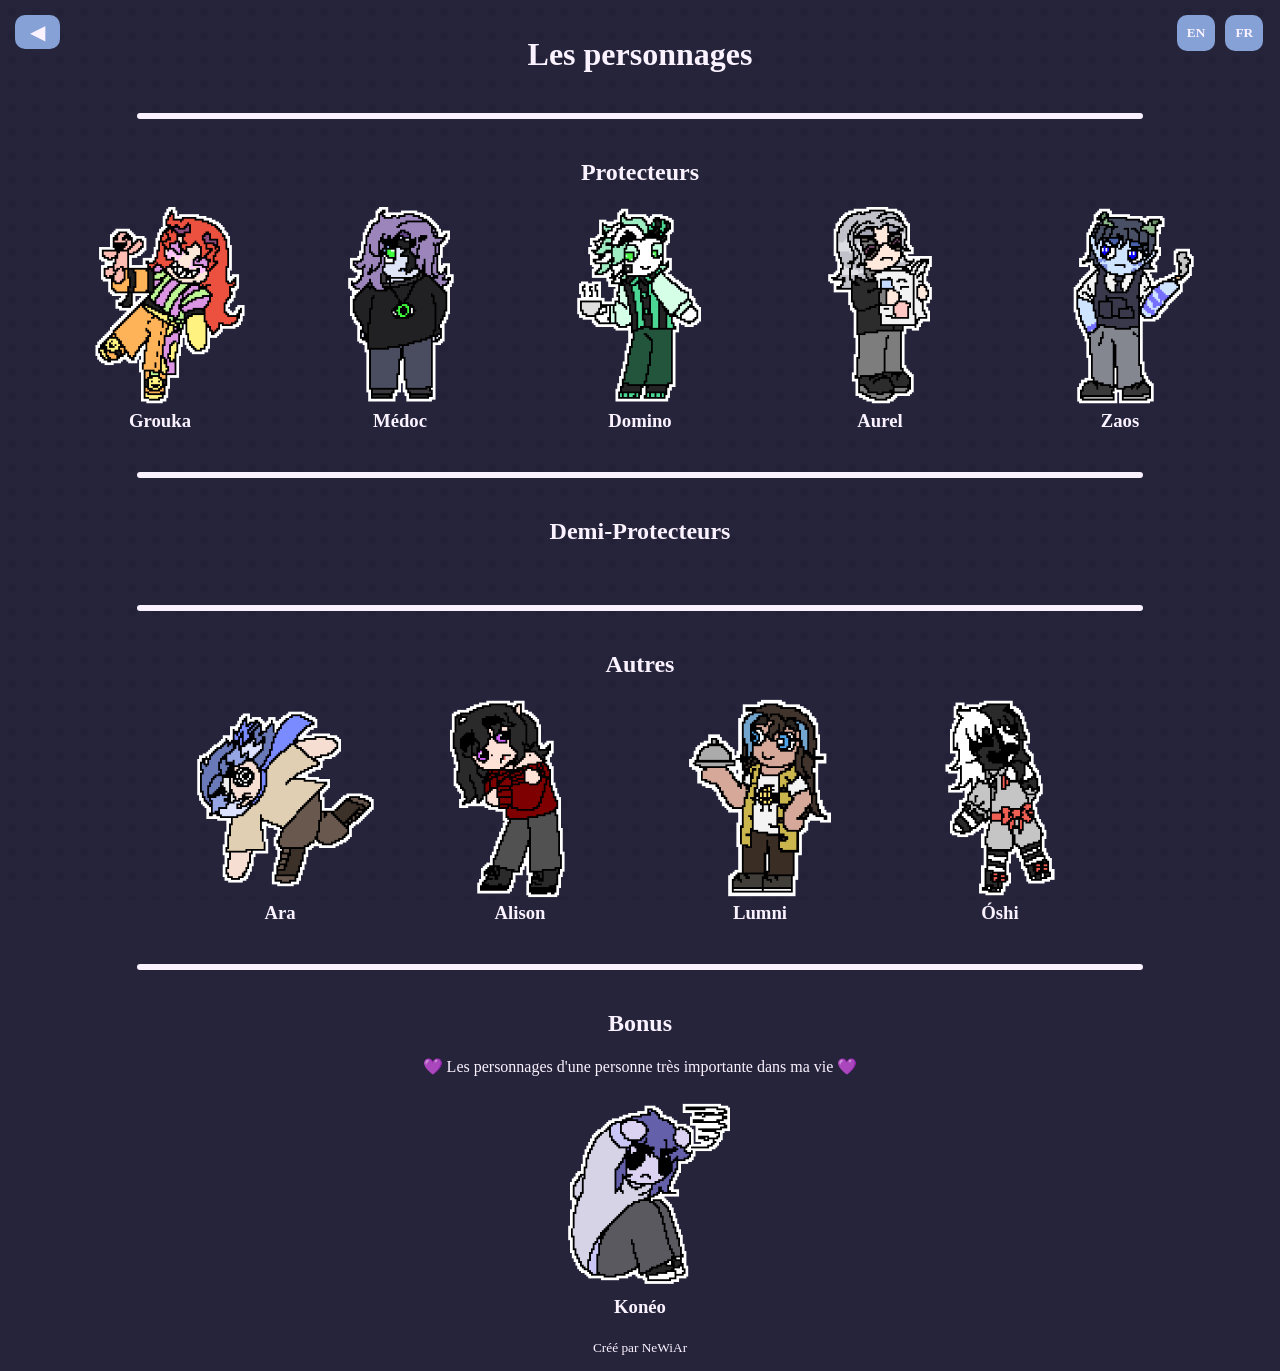
==== characters.html @ b9402d08 "Projet release" ====
<!DOCTYPE html>
<html lang="en">
<head>
    <meta charset="UTF-8">
    <link href="icons/site_icon.png" rel="icon">
    <link href="style.css" rel="stylesheet">
    <meta name="viewport" content="width=device-width, initial-scale=1.0">
    <title>Characters</title>
</head>
<body>
    <div id="bg"></div>
    <div id="languages">
            <button id="en">EN</button>
            <button id="fr">FR</button>
    </div>
    <button id="back"><a href="index.html">◀</a></button>
    <h1 data-i18n="charactersTitle">Characters</h1>
    <hr>
    <h2 data-i18n="typeOne">Protectors</h2>
    <section class="characterButton">
        <div class="characterCard">
            <a href="oneCharacter.html?id=grouka"><img src="img/characters/Grouka/GroukaCharacter.png" alt="Grouka's profil"></a>
            <h3>Grouka</h3>
        </div>
        <div class="characterCard">
            <a href="oneCharacter.html?id=medoc"><img src="img/characters/Medoc/MedocCharacter.png" alt="Medoc's profil"></a>
            <h3>Médoc</h3>
        </div>
        <div class="characterCard">
            <a href="oneCharacter.html?id=domino"><img src="img/characters/Domino/DominoCharacter.png" alt="Domino's profil"></a>
            <h3>Domino</h3>
        </div>
        <div class="characterCard">
            <a href="oneCharacter.html?id=aurel"><img src="img/characters/Aurel/AurelCharacter.png" alt="Aurel's profil"></a>
            <h3>Aurel</h3>
        </div>
        <div class="characterCard">
            <a href="oneCharacter.html?id=zaos"><img src="img/characters/Zaos/ZaosCharacter.png" alt="Zaos's profil"></a>
            <h3>Zaos</h3>
        </div>
    </section>
    <hr>
    <h2 data-i18n="typeTwo">Demi-Protectors</h2>
    <section class="characterButton">
    </section>
    <hr>
    <h2 data-i18n="typeThree">Others</h2>
    <section class="characterButton">
        <div class="characterCard">
            <a href="oneCharacter.html?id=ara"><img src="img/characters/Ara/AraCharacter.png" alt="Ara's profil"></a>
            <h3>Ara</h3>
        </div>
        <div class="characterCard">
            <a href="oneCharacter.html?id=alison"><img src="img/characters/Alison/AlisonCharacter.png" alt="Alison's profil"></a>
            <h3>Alison</h3>
        </div>
        <div class="characterCard">
            <a href="oneCharacter.html?id=lumni"><img src="img/characters/Lumni/LumniCharacter.png" alt="Lumni's profil"></a>
            <h3>Lumni</h3>
        </div>
        <div class="characterCard">
            <a href="oneCharacter.html?id=oshi"><img src="img/characters/Oshi/OshiCharacter.png" alt="Óshi's profil"></a>
            <h3>Óshi</h3>
        </div>
    </section>
    <hr>
    <h2>Bonus</h2>
    <p data-i18n="special">💜 Characters from a very important person in my life 💜</p>
    <section class="characterButton">
        <div class="characterCard">
            <a href="oneCharacter.html?id=koneo"><img src="img/characters/Koneo/KoneoCharacter.png" alt="Koneo's profil"></a>
            <h3>Konéo</h3>
        </div>
    </section>
<footer>
    <small data-i18n="pfooter">Created by NeWiAr</small>
</footer>
</body>
<script src="languages.js"></script>
</html>
---- style.css ----
:root {
    --background: #26243b;
    --text: #fbf2ff;
    --color01: #85a1d6;
    --color02: #5f5b99;
}

body {
    margin:0;
    padding: 15px;
    text-align: center;
    font-family: 'poppins';
    color: var(--text);
    background-color: var(--background);
    -webkit-tap-highlight-color: transparent;

}

body::selection {
    color: var(--text);
    background-color: var(--color01);
}

a {
    text-decoration: none;
    color: var(--text);
}


hr {
    max-width: 80%;
    border: 3px solid var(--text);
    border-radius: 20px;
    margin-top: 40px;
    margin-bottom: 40px;
}

button {
    background-color: var(--color01);
    color: var(--text);
    font-family: 'poppins';
    border: none;
    border-radius: 10px;
    padding: 5px;
    cursor: pointer;
    transition: 0.4s;
}

ul, ol, li {
    list-style: none;
    text-align: left;
    padding-left: 10px;
}

footer{
    margin-top: 20px;
}

/* HEAD OF THE PAGE */
#bigTitle {
    margin: 20px;
}

    #title, #subtitle {
        margin:0;
    }

    #subtitle {
        font-weight: 400;
        font-size: 20px;
    }

    #languages {
        display: flex;
        position: absolute;
        justify-content: center;
        width: 80px;
        right:20px;
        gap: 10px;
    }

    #languages>button {
        border: none;
        border-radius: 10px;
        padding: 10px;
        font-weight: 900;
        cursor: pointer;
        transition: 0.4s;
    }

#construction {
    font-size: 50px;
    font-weight: 900;
    color: var(--color01);
 }

/* CARDS */
#cards {
    display: flex;
    flex-wrap: wrap;
    justify-content: center;
    column-gap: 60px;
    margin-top: 60px;
}

    .subcard>h3{
        margin:0;
    }

        .imgcard {
            width: 150px;
            height: 150px;
            cursor: pointer;
            transition: 0.4s;
        }

#back {
    position: absolute;
    font-size: 20px;
    left: 15px;
    top: 15px;
    padding-left: 15px;
    padding-right: 15px;
}

.characterCard>a>img {
        width: 200px;
        height: 200px;
        margin: auto;
        object-fit: cover;
        transition: 0.4s;
    }

#section2 {
    display: flex;
    gap: 40px;
    flex-wrap: wrap;
    justify-content: center;
}

#game {
    border: solid 4px white;
    border-radius: 10px;
    padding: 15px;
}

#follow {
    display: flex;
    position: absolute;
    gap: 20px;
    justify-content: center;
    align-items: end;
    top: 15px;
}

.followIcon {
        display: flex;
        flex-direction: column;
    }

    .followIcon>small {
        margin: 0;
        font-size: 10px;
    }

    .imgsocial{
        width: 30px;
        transition: 0.4s;
    }

/* LORE PAGE */

/* STORY PAGE */
#sectionStory {
    display: flex;
    flex-direction: column;
    gap: 50px;
}

.blockStory {
    position: relative;
    width: 500px;
    cursor: pointer;
    margin-inline: auto;
    transition: 0.4s;
}

.divStory{
    display: flex;
    flex-direction: column;
    border-radius: 0 5px 5px 0;
    padding: 15px;
    background-color: #f3f2ee;
    color: #424242;
    width: 100%;
    z-index: 1;
}

.divBackUp, .divBackDown {
    position: absolute;
    background-color: #bdbab0;
    border-radius: 5px;
    left: -10px;
    top:0;
    width: 100%;
    z-index:-1;
}

.divBackDown {
    bottom:0;
    top: auto;
}


    .seasontext {
        opacity: 0;
        max-height: 0;
        overflow: hidden;
        transition: opacity 0.5s ease, max-height 0.5s ease;
    }

    .seasontext.visible {
        opacity: 1;
        max-height: 1000px;
    }

/* CHARACTERS PAGE */
#bg {
    position: fixed;
    inset: 0;
    z-index: -1;
    --dot-size: 4px;
    --dot-gap: 24px;
    background-color: var(--bg-base);
    background-image:
        radial-gradient(
            circle,
        rgba(0, 0, 0, 0.1) var(--dot-size),
        transparent calc(var(--dot-size) + 1px)
        );

    background-size: var(--dot-gap) var(--dot-gap);
    animation: dotsMove 20s linear infinite;
    opacity: 0.6;
}

@keyframes dotsMove {
    from {
        background-position: 0 0;
    }
    to {
        background-position: 72px 72px;
    }
}

.characterButton{
    display: flex;
    flex-wrap: wrap;
    gap: 40px;
    justify-content: center;
}

    .characterCard>h3{
        margin: 0;
    }

#charName {
    margin-top: 10px;
    margin-bottom: 0;
}

#charSection01 {
    display: flex;
    justify-content: center;
    gap: 50px;
    margin-block: 50px;
}

    #description, #origins {
        max-width: 800px;
        border-radius: 10px;
        padding: 20px;
        color: black;
    }

    #origins {
        margin:auto;
        margin-top: 50px;
        position: relative;
    }

    #charIcon {
        position: absolute;
        width: 100px;
        top: -16px;
        right: -20px;
        animation: rotate 2s infinite;
    }

    @keyframes rotate {
        0% {transform : rotate(4deg);}
        50% {transform : rotate(-4deg);}
        100% {transform : rotate(4deg);}
    }



#identity {
    display: flex;
    border-radius: 10px;
    position: relative;
    background-color: lightgrey;
    color: black;
    padding: 20px;
    padding-right: 100px;
    max-width: 600px;
    overflow: hidden;
    transform: rotate(-2deg);
    transition: 0.4s;
}

    #identity>div {
        display: flex;
        flex-direction: column;
    }

    #charLOGO {
        position: absolute;
        opacity: 0.1;
        width: 300px;
        inset-inline-end: -100px;
        inset-block-end: -100px;
        z-index: 0;
    }

    #charProfil {
        width: 200px;
        height: 200px;
        object-fit: cover;
        object-position: top;
        border: solid white 10px;
        z-index: 1;
    }

#gallery {
    display: flex;
    position: relative;
    border-radius: 10px;
    border: double 10px;
    margin: auto;
    padding: 20px;
    max-width: 1000px;
}

    #galleryTitle {
        color: white;
        position: absolute;
        inset-block-start: -50px;
        inset-inline: 0;
        margin-inline: auto;
        z-index: 5;
        padding: 5px;
        border-radius: 5px;
        width: 200px;
        animation: translate 2s infinite;
    }

    .carousel {
        display: flex;
        align-items: center;
    }

    .track-container {
        overflow: hidden;
    }

    .track {
        display: flex;
        transition: 0.4s;
        align-items: center;
    }

    .track img {
        width: calc(100% / 3);
        height: 100%;
        border-radius: 10px;
        cursor: pointer;
        object-fit: contain;
        transform: scale(0.9);
        transition: 0.4s;
        z-index: 0;
    }

    .track img.active {
        transform: scale(1.0);
        z-index: 1;
    }

    .nav {
            background: none;
            font-size: 30px;
            cursor: pointer;
            transition: 0.4s;
        }

    #lightbox {
        position: fixed;
        inset: 0;
        background: rgba(0, 0, 0, 0.85);
        display: none;
        justify-content: center;
        align-items: center;
        z-index: 1000;
    }

    #lightbox img {
        max-width: 90%;
        max-height: 90%;
        border-radius: 12px;
        box-shadow: 0 0 30px rgba(0,0,0,0.6);
        animation: zoomIn 0.3s ease;
        cursor: zoom-out;
    }

    @keyframes zoomIn {
        from {
            transform: scale(0.9);
            opacity: 0;
        }
        to {
            transform: scale(1);
            opacity: 1;
        }
    }

    @keyframes translate {
        0% {transform : translateY(0);}
        50% {transform : translateY(3px);}
        100% {transform : translateY(0);}
    }



/* CREATE YOUR OWN PROTECTOR PAGE */

#linkProtector{
        transition: 0.4s;
        text-decoration-line: underline;
        font-weight: 700;
   } 

#imageStack {
    position: relative;
}

.layer {
    position: absolute;
    top: 0;
    left: 0;
    width: 100%;
    height: 100%;
}

.base {
    z-index: 1;
}

.feature {
    z-index: 2;
    pointer-events: none;
}

#defaultLayer {
    z-index: 3;
}

#FirstRandom {
    display: flex;
    flex-wrap: wrap;
    justify-content: center;
    align-items: center;
    gap: 20px;
    margin: 15px;
}

#FirstRandom>h4, #FirstRandom>div {
    border: solid var(--color01) 2px;
    margin: 0;
    padding: 5px;
    border-radius: 10px;
    display: flex;
    align-items: center;
}

#FirstRandom>div{
    width: 250px;
    height: 40px;
}

#random {
    display: flex;
    flex-wrap: wrap;
    max-width: 1200px;
    margin-inline: auto;
    gap: 40px;
    justify-content: center;
    margin-top: 20px;
}

    #random>div {
        display: flex;
        flex-direction: column;
        width: 250px;
        transition: 0.4s;
    }

    #random>div>img, #color>img, #imageStack {
        width: 200px;
        height: 200px;
        margin: auto;
        object-fit: cover;
        border-radius: 10px;
        border: double var(--color01) 10px;
        transition: 0.4s;
    }

        #defaultLayer{
            object-fit: cover;
        }

    #random>div>p {
        margin: 0;
        padding: 5px;
    }

    #random>div>button, #color>button  {
        font-family: 'poppins';
        font-size: 30px;
        margin: auto;
        width: 60px;
        border: none;
        cursor: pointer;
        transition: 0.4s;
        background-color: transparent;
    }

    #field, #outfit {
        margin-left: 5px;
    }

    #RbuttonField, #RbuttonGender, #RbuttonOutfit {
        font-size: 20px;
        width: 40px;
        border: none;
        cursor: pointer;
        transition: 0.4s;
        background-color: transparent;
    }

    #gender {
        width: 40px;
        height: 40px;
        border-radius: 10px;
        object-fit: cover;
    }

    #color {
        display: flex;
        flex-direction: column;
        margin: auto;
        transition: 0.4s;
        width: 350px;
    }

        #color>img {
            width: 300px;
        }

    #allRandom {
        border-radius: 10px;
        font-family: 'poppins';
        font-weight: 700;
        font-size: 16px;
        padding: 15px;
        border: none;
        border-radius: 10px;
        cursor: pointer;
        transition: 0.4s;
    }

#HRgame {
    padding: 0;
    margin-top: 5px;
    margin-bottom: 5px;
}


@keyframes bounce {
    0%   { transform: scale(1); }
    30%  { transform: scale(1.1); }
    50%  { transform: scale(0.95); }
    70%  { transform: scale(1.05); }
    100% { transform: scale(1); }
}


.bounce {
    animation: bounce 0.4s ease;
}


/* HOVER ONLY ON PC */
@media (hover: hover) {
    #languages>button:hover, .imgcard:hover, button:hover, .characterCard>a>img:hover, .imgsocial:hover  {
        transform: scale(1.1);
    }

    .characterCard>a>img:active  {
        transition: 0.2s;
        transform: scale(0.8);
        filter: grayscale(1);
    }

    #linkProtector:hover{
        color:var(--color01);
   }  

   #identity:hover{
        transform: rotate(0);
    }

    .blockStory:hover {
        transform: scale(1.05);
    }
}

/* PC ONLY*/
@media screen and (min-width:769px) {
    #sbook {
    display: flex;
    margin-top: 100px;
    justify-content: center;
}
.book {
    position: relative;
    width: 400px;
    height: 600px;
    transition: transform 0.5s;
}

.paper {
    position: absolute;
    width: 100%;
    height: 100%;
    top: 0;
    left: 0;
    perspective: 1500px;
    color: var(--background);
}

.front,.back {
    background-color: rgb(248, 248, 248);
    position: absolute;
    width: 100%;
    height: 100%;
    top: 0;
    left: 0;
    transform-origin: left;
    transition: transform 0.5s;
    border-radius: 0 20px 20px 0;
}

.front {
    z-index: 1;
    backface-visibility: hidden;
    border-left: 3px solid var(--background);
}

.back {
    z-index: 0;
}

.front-content,
.back-content {
    width: 90%;
    height: 100%;
    display: flex;
    flex-direction: column;
    justify-content: center;
    align-items: center;
    margin-inline: auto;
}

    .front-content>p, .back-content>p  {
        font-size: 11px;
    }

    .front-content>h3, .back-content>h3  {
        font-size: 16px;
    }

    .front-content>img, .back-content>img  {
        width: 80%;
    }


.back-content {
    transform: rotateY(180deg)
}

/* Paper flip effect */
.flipped .front, .flipped .back {
    transform: rotateY(-180deg);
}

#prev-btn, #next-btn {
    padding-block: 5px;
    padding-inline: 20px;
    border-radius: 100%;
    transition: 0.4s;
    margin: 20px;
}

#p1 {
    z-index: 7;
}

#p2 {
    z-index: 6;
}

#p3 {
    z-index: 5;
}

#p4 {
    z-index: 4;
}

#p5 {
    z-index: 3;
}

#p6 {
    z-index: 2;
}

#p7 {
    z-index: 1;
}

#f1 {
    background-color: var(--color01);
    color: white;
    width: 100%;
    border-radius: 0 20px 20px 0;
}

#b7 {
    background-color: var(--color01);
    color: white;
    width: 100%;
    border-radius: 20px 0 0 20px;
}

#switch {
        display: none;
    }
}

/* PHONE */
@media screen and (max-width:767px) {
    html, body {
        overscroll-behavior-x: none;
        touch-action: pan-y;
        padding: auto;
    }

    h1 {
        font-size: 26px;
    }

    h2 {
        font-size: 20px;
    }

    #construction {
        font-size: 25px;
    }

    #bigTitle {
        margin: 0;
        margin-top: 20px;
    }

    #languages{
        width: 50px;
        position: relative;
        margin: auto;
        right: auto;
    }

        #languages>button{
            font-size: 14px;
            padding: 8px;
        }
    
    #follow {
        justify-content: space-between;
        width: 90%;
    }

    #createTitle {
        margin-top: 40px;
    }

    #charSection01 {
        flex-direction: column;
        gap: 30px;
        width: 100%;
    }

    #identity{
        flex-direction: column;
        padding-right: 20px;
    }

        #charProfil {
            width: 150px;
            height: 150px;
        }

        #charLOGO {
            inset-inline-end: -50px;
            inset-block-end: -50px;
            width: 200px;
        }

        #gallery{
            padding-inline: 5px;
        }

        .track img {
            width: 100%;
        }

    #charIcon {
        top: -15px;
        right: 0;
    }

    #sbook {
        margin-top: 20px;
    }

    #bookBtn {
        display: none;
    }

    #book {
        width: min(90vw, 420px);
        height: 700px;
        margin-inline: auto;
        position: relative;
    }

    .card {
        width: 100%;
        height: 100%;
        box-sizing: border-box;

        background-color: rgb(248, 248, 248);
        color: var(--background);
        border-radius: 16px;
        padding: 12px;

        display: none;
        position: absolute;
        inset: 0;

        transition: transform 0.35s ease, opacity 0.35s ease;
        will-change: transform;
    }

    .card.active {
        display: flex;
        align-items: center;
        justify-content: center;
        z-index: 3;
        transform: translateX(0) scale(1);
        opacity: 1;
    }

    .front-content>p, .back-content>p {
        max-width: 100%;
        font-size: 12px;
    }

    .front-content>img, .back-content>img {
        width: 100%;
    }

        #firstCard, #lastCard {
            background-color: var(--color01);
            color: white;
        }
    
    .characterCard>a>img:hover, .characterCard>a>img:active {
        transition: 0.1s;
        transform: scale(0.8);
        filter: grayscale(1);
    }

    .blockStory {
        max-width: 300px;
    }
}
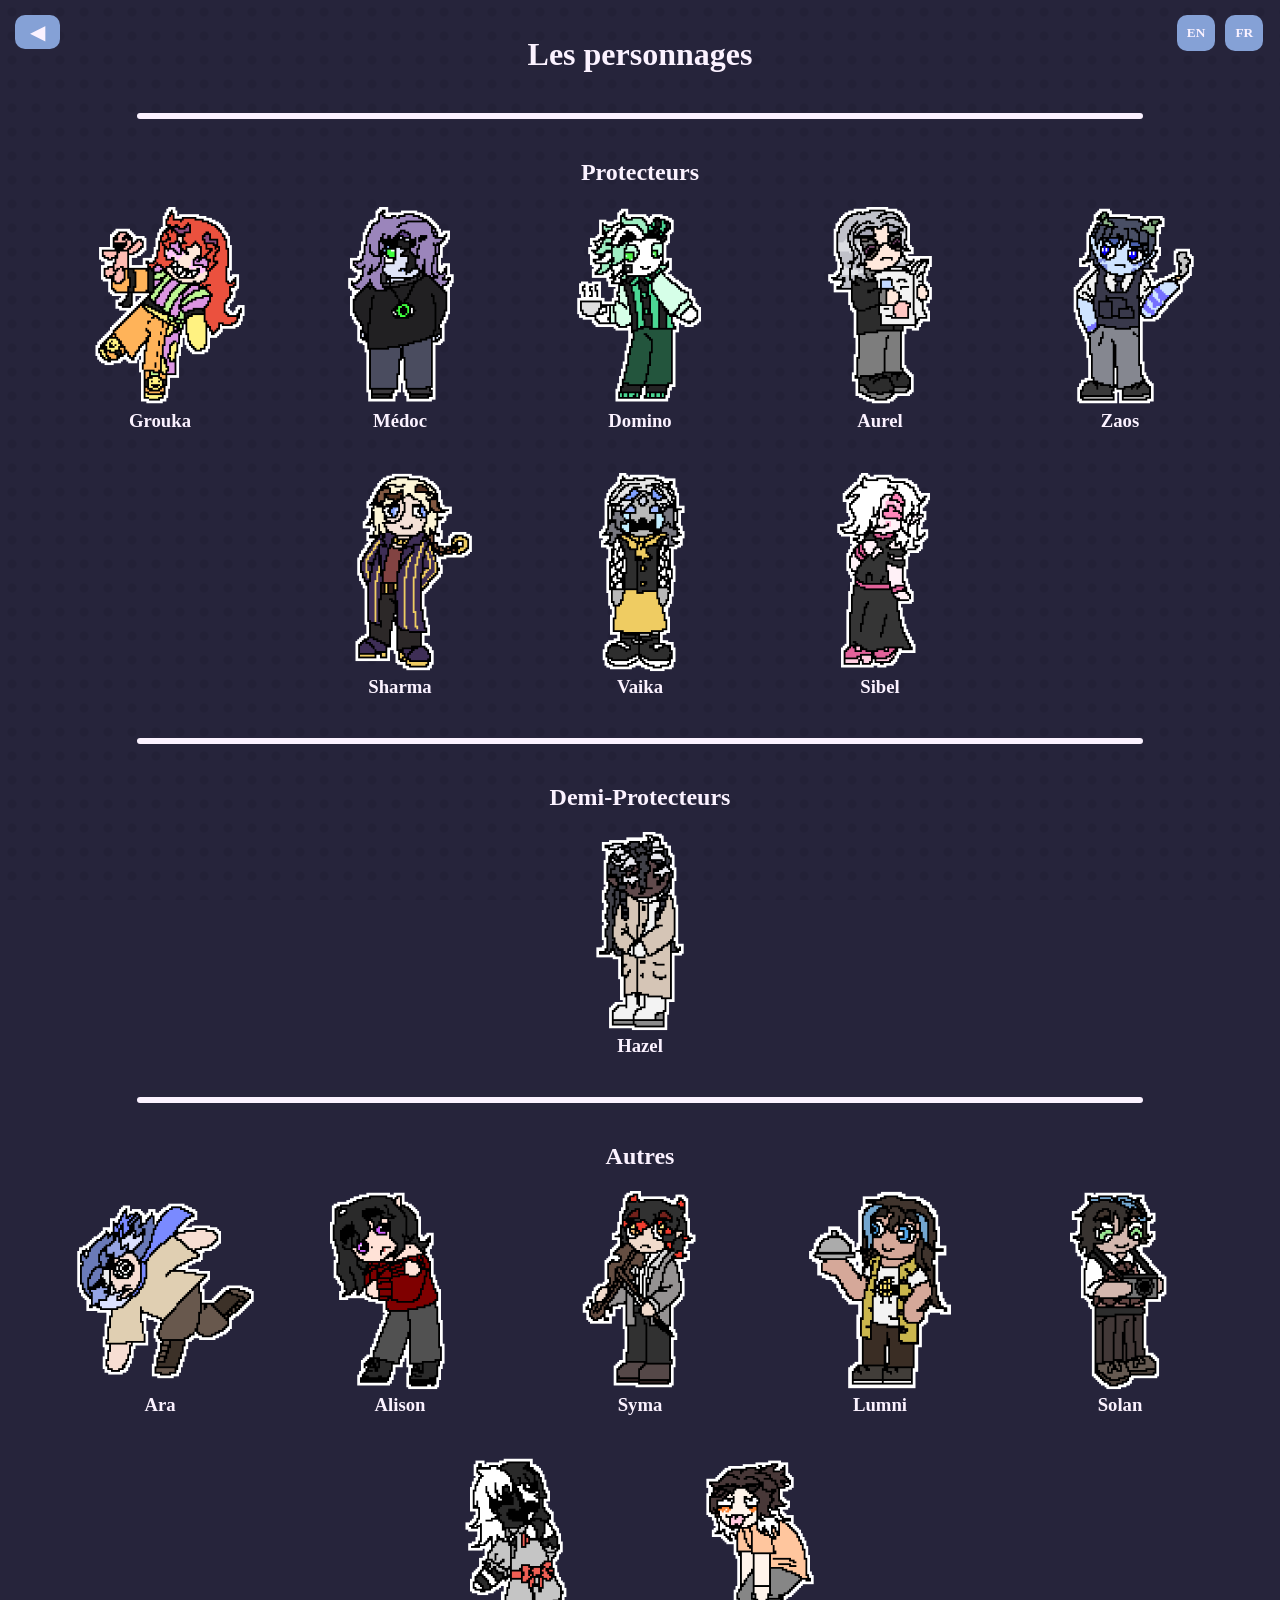
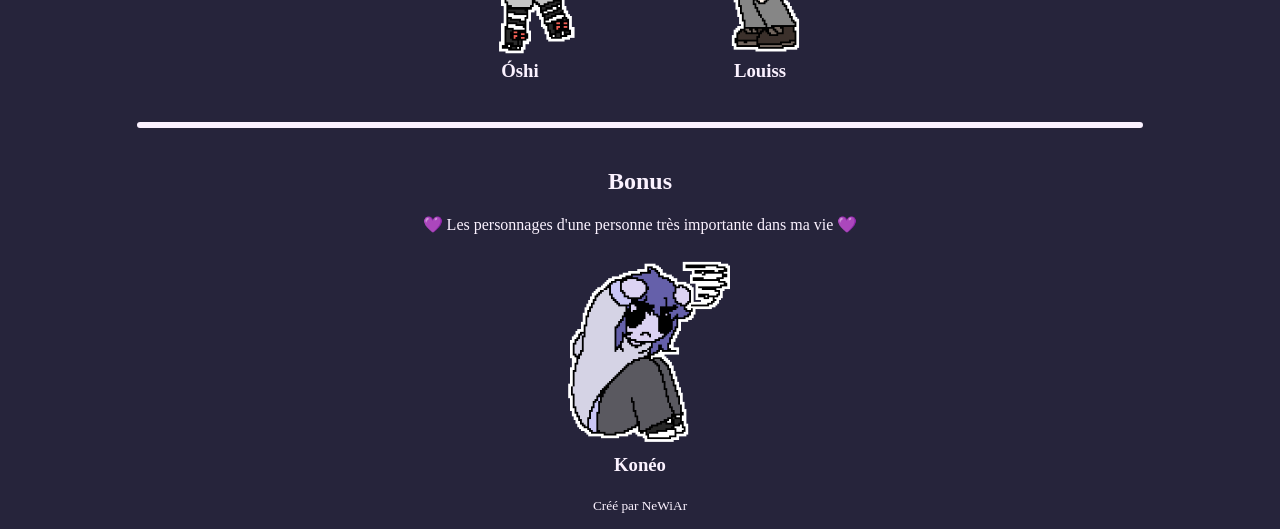
==== commit e50bcc9d: "New characters added" ====
--- a/characters.html
+++ b/characters.html
@@ -38,10 +38,26 @@
             <a href="oneCharacter.html?id=zaos"><img src="img/characters/Zaos/ZaosCharacter.png" alt="Zaos's profil"></a>
             <h3>Zaos</h3>
         </div>
+        <div class="characterCard">
+            <a href="oneCharacter.html?id=sharma"><img src="img/characters/Sharma/SharmaCharacter.png" alt="Sharma's profil"></a>
+            <h3>Sharma</h3>
+        </div>
+        <div class="characterCard">
+            <a href="oneCharacter.html?id=vaika"><img src="img/characters/Vaika/VaikaCharacter.png" alt="Vaika's profil"></a>
+            <h3>Vaika</h3>
+        </div>
+        <div class="characterCard">
+            <a href="oneCharacter.html?id=sibel"><img src="img/characters/Sibel/SibelCharacter.png" alt="Sibel's profil"></a>
+            <h3>Sibel</h3>
+        </div>
     </section>
     <hr>
     <h2 data-i18n="typeTwo">Demi-Protectors</h2>
     <section class="characterButton">
+        <div class="characterCard">
+            <a href="oneCharacter.html?id=hazel"><img src="img/characters/Hazel/HazelCharacter.png" alt="Hazel's profil"></a>
+            <h3>Hazel</h3>
+        </div>
     </section>
     <hr>
     <h2 data-i18n="typeThree">Others</h2>
@@ -55,12 +71,24 @@
             <h3>Alison</h3>
         </div>
         <div class="characterCard">
+            <a href="oneCharacter.html?id=syma"><img src="img/characters/Syma/SymaCharacter.png" alt="Syma's profil"></a>
+            <h3>Syma</h3>
+        </div>
+        <div class="characterCard">
             <a href="oneCharacter.html?id=lumni"><img src="img/characters/Lumni/LumniCharacter.png" alt="Lumni's profil"></a>
             <h3>Lumni</h3>
         </div>
         <div class="characterCard">
+            <a href="oneCharacter.html?id=solan"><img src="img/characters/Solan/SolanCharacter.png" alt="Solan's profil"></a>
+            <h3>Solan</h3>
+        </div>
+        <div class="characterCard">
             <a href="oneCharacter.html?id=oshi"><img src="img/characters/Oshi/OshiCharacter.png" alt="Óshi's profil"></a>
             <h3>Óshi</h3>
+        </div>
+        <div class="characterCard">
+            <a href="oneCharacter.html?id=louiss"><img src="img/characters/Louiss/LouissCharacter.png" alt="Louiss's profil"></a>
+            <h3>Louiss</h3>
         </div>
     </section>
     <hr>
--- a/style.css
+++ b/style.css
@@ -258,6 +258,12 @@
     flex-wrap: wrap;
     gap: 40px;
     justify-content: center;
+    max-width: 1200px;
+    margin-inline: auto;
+}
+
+.characterCard {
+    width: 200px;
 }
 
     .characterCard>h3{
@@ -271,6 +277,7 @@
 
 #charSection01 {
     display: flex;
+    flex-wrap: wrap;
     justify-content: center;
     gap: 50px;
     margin-block: 50px;
@@ -309,7 +316,6 @@
     display: flex;
     border-radius: 10px;
     position: relative;
-    background-color: lightgrey;
     color: black;
     padding: 20px;
     padding-right: 100px;
@@ -317,6 +323,7 @@
     overflow: hidden;
     transform: rotate(-2deg);
     transition: 0.4s;
+    height: 100%;
 }
 
     #identity>div {
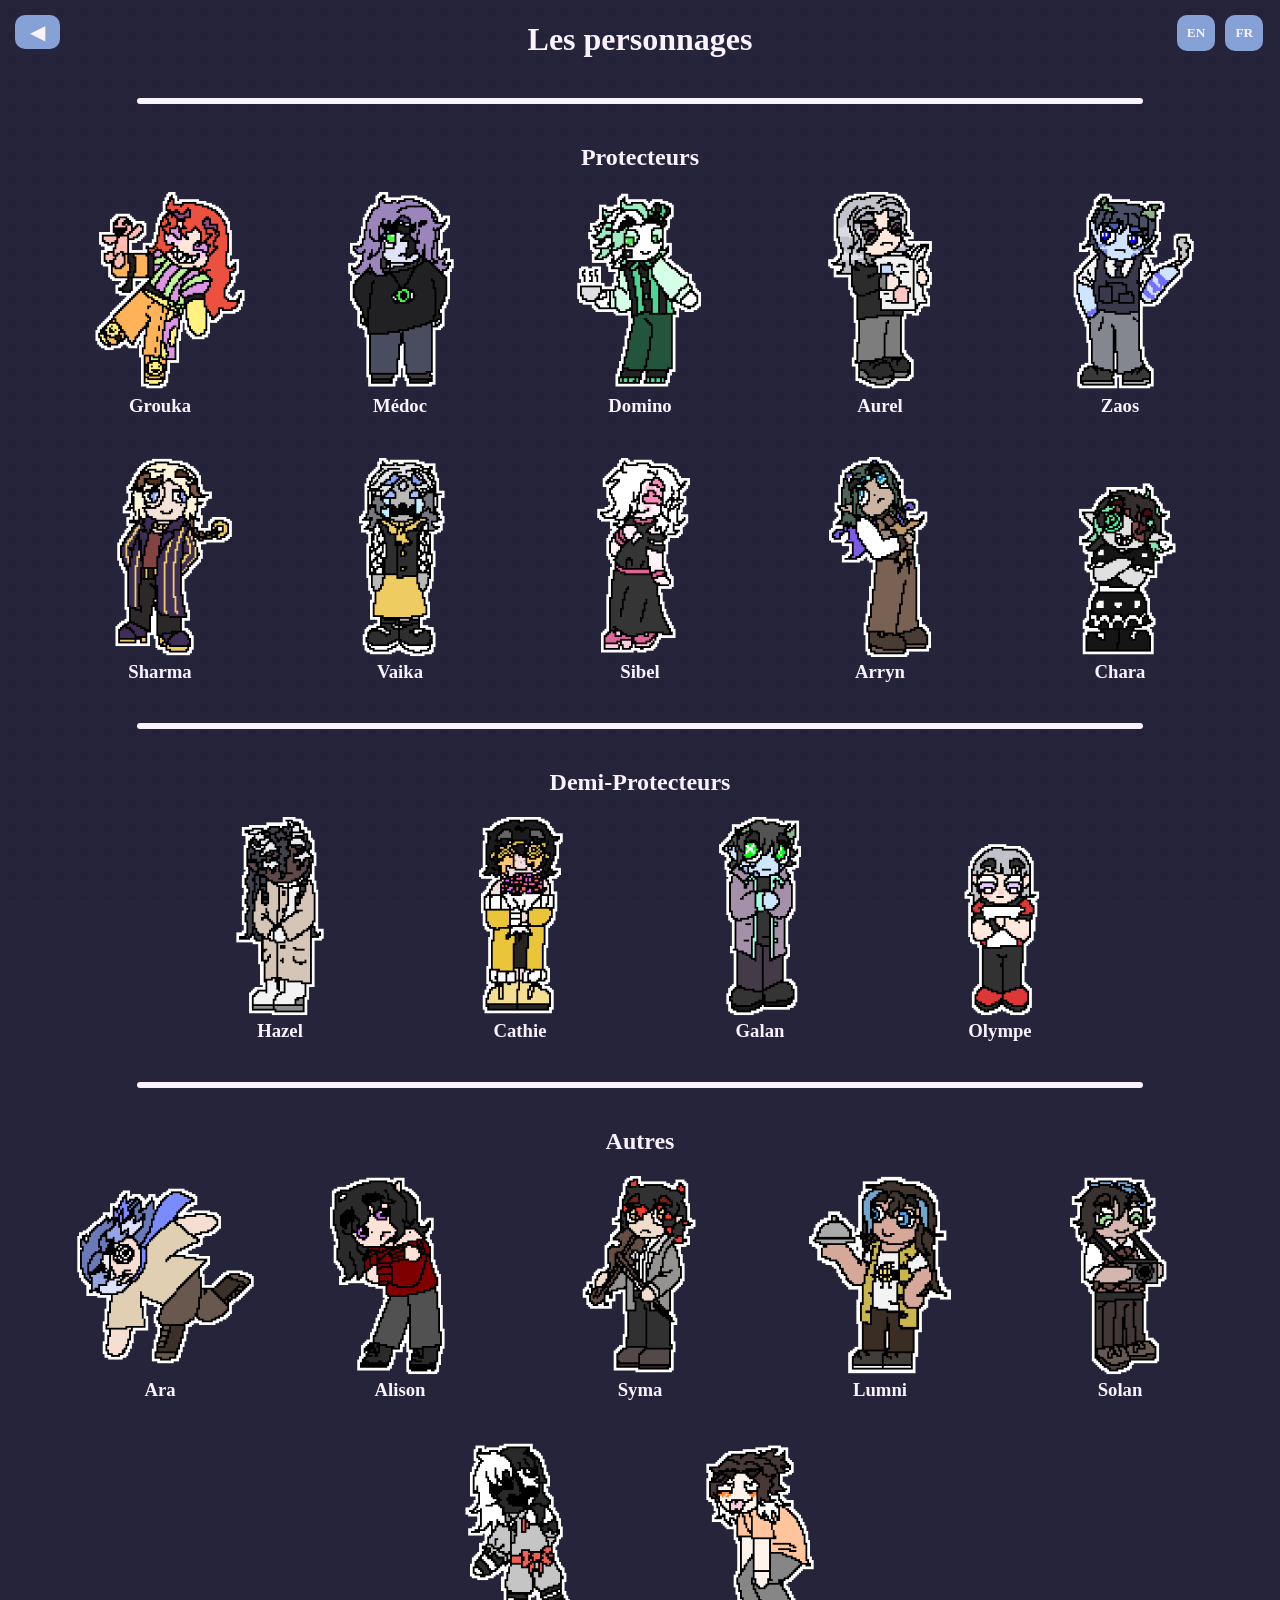
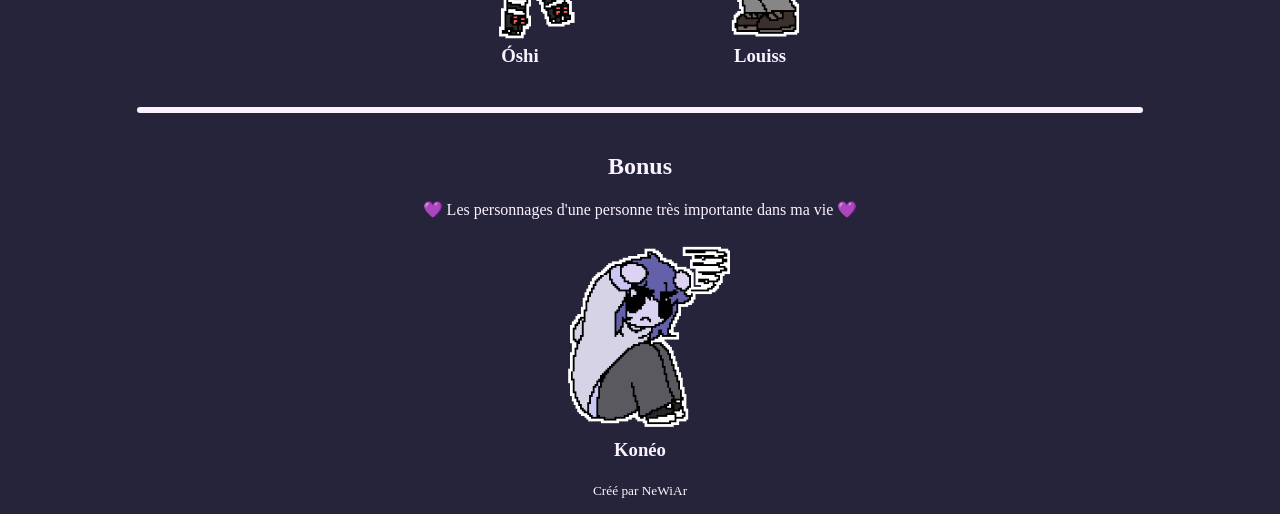
==== commit 8cb24ae7: "New characters added + fix" ====
--- a/characters.html
+++ b/characters.html
@@ -50,6 +50,14 @@
             <a href="oneCharacter.html?id=sibel"><img src="img/characters/Sibel/SibelCharacter.png" alt="Sibel's profil"></a>
             <h3>Sibel</h3>
         </div>
+        <div class="characterCard">
+            <a href="oneCharacter.html?id=arryn"><img src="img/characters/Arryn/ArrynCharacter.png" alt="Arryn's profil"></a>
+            <h3>Arryn</h3>
+        </div>
+        <div class="characterCard">
+            <a href="oneCharacter.html?id=chara"><img src="img/characters/Chara/CharaCharacter.png" alt="Chara's profil"></a>
+            <h3>Chara</h3>
+        </div>
     </section>
     <hr>
     <h2 data-i18n="typeTwo">Demi-Protectors</h2>
@@ -57,6 +65,18 @@
         <div class="characterCard">
             <a href="oneCharacter.html?id=hazel"><img src="img/characters/Hazel/HazelCharacter.png" alt="Hazel's profil"></a>
             <h3>Hazel</h3>
+        </div>
+        <div class="characterCard">
+            <a href="oneCharacter.html?id=cathie"><img src="img/characters/Cathie/CathieCharacter.png" alt="Cathie's profil"></a>
+            <h3>Cathie</h3>
+        </div>
+        <div class="characterCard">
+            <a href="oneCharacter.html?id=galan"><img src="img/characters/Galan/GalanCharacter.png" alt="Galan's profil"></a>
+            <h3>Galan</h3>
+        </div>
+        <div class="characterCard">
+            <a href="oneCharacter.html?id=olympe"><img src="img/characters/Olympe/OlympeCharacter.png" alt="Olympe's profil"></a>
+            <h3>Olympe</h3>
         </div>
     </section>
     <hr>
--- a/style.css
+++ b/style.css
@@ -6,14 +6,14 @@
 }
 
 body {
-    margin:0;
-    padding: 15px;
+    padding:0;
+    margin: 15px;
     text-align: center;
     font-family: 'poppins';
     color: var(--text);
     background-color: var(--background);
     -webkit-tap-highlight-color: transparent;
-
+    overflow: visible;
 }
 
 body::selection {
@@ -73,10 +73,12 @@
     #languages {
         display: flex;
         position: absolute;
+        top: 15px;
         justify-content: center;
         width: 80px;
         right:20px;
         gap: 10px;
+        z-index: 5;
     }
 
     #languages>button {
@@ -93,6 +95,70 @@
     font-weight: 900;
     color: var(--color01);
  }
+
+/* HOME PAGE */
+#HomeBG {
+    width: 100%;
+    height: 100%;
+    position: fixed;
+    top: 0;
+    left: 0;
+    z-index: -10;
+    opacity: 0.1;
+  --s: 100px; /* control the size */
+  --c1: #85a1d6;
+  --c2: #5f5b99;
+  
+  --_s: calc(2*var(--s)) calc(2*var(--s));
+  --_g: var(--_s) conic-gradient(at 40% 40%,#0000 75%,var(--c1) 0);
+  --_p: var(--_s) conic-gradient(at 20% 20%,#0000 75%,var(--c2) 0);
+  background:
+    calc( .9*var(--s)) calc( .9*var(--s))/var(--_p),
+    calc(-.1*var(--s)) calc(-.1*var(--s))/var(--_p),
+    calc( .7*var(--s)) calc( .7*var(--s))/var(--_g),
+    calc(-.3*var(--s)) calc(-.3*var(--s))/var(--_g),
+    conic-gradient(from 90deg at 20% 20%,var(--c2) 25%,var(--c1) 0) 
+     0 0/var(--s) var(--s);
+  animation: m 20s infinite;
+}
+@keyframes m {
+  0% {
+   background-position: 
+    calc( .9*var(--s)) calc( .9*var(--s)),
+    calc(-.1*var(--s)) calc(-.1*var(--s)),
+    calc( .7*var(--s)) calc( .7*var(--s)),
+    calc(-.3*var(--s)) calc(-.3*var(--s)),0 0
+  }
+  25% {
+   background-position: 
+    calc(1.9*var(--s)) calc( .9*var(--s)),
+    calc(-1.1*var(--s)) calc(-.1*var(--s)),
+    calc(1.7*var(--s)) calc( .7*var(--s)),
+    calc(-1.3*var(--s)) calc(-.3*var(--s)),0 0
+  }
+  50% {
+   background-position: 
+    calc(1.9*var(--s)) calc(-.1*var(--s)),
+    calc(-1.1*var(--s)) calc( .9*var(--s)),
+    calc(1.7*var(--s)) calc(-.3*var(--s)),
+    calc(-1.3*var(--s)) calc( .7*var(--s)),0 0
+  }
+  75% {
+   background-position: 
+    calc(2.9*var(--s)) calc(-.1*var(--s)),
+    calc(-2.1*var(--s)) calc( .9*var(--s)),
+    calc(2.7*var(--s)) calc(-.3*var(--s)),
+    calc(-2.3*var(--s)) calc( .7*var(--s)),0 0
+  }
+  100% {
+   background-position: 
+    calc(2.9*var(--s)) calc(-1.1*var(--s)),
+    calc(-2.1*var(--s)) calc(1.9*var(--s)),
+    calc(2.7*var(--s)) calc(-1.3*var(--s)),
+    calc(-2.3*var(--s)) calc(1.7*var(--s)),0 0
+  }
+}
+
 
 /* CARDS */
 #cards {
@@ -142,6 +208,7 @@
     border: solid 4px white;
     border-radius: 10px;
     padding: 15px;
+    background-color: rgba(255, 255, 255, 0.2);
 }
 
 #follow {
@@ -192,7 +259,7 @@
     padding: 15px;
     background-color: #f3f2ee;
     color: #424242;
-    width: 100%;
+    width: 90%;
     z-index: 1;
 }
 
@@ -645,7 +712,7 @@
 @media screen and (min-width:769px) {
     #sbook {
     display: flex;
-    margin-top: 100px;
+    margin-top: 5%;
     justify-content: center;
 }
 .book {
@@ -720,12 +787,20 @@
     transform: rotateY(-180deg);
 }
 
+#bookBtn {
+    display: flex;
+    justify-content: center;
+    gap: 500px;
+}
+
 #prev-btn, #next-btn {
     padding-block: 5px;
     padding-inline: 20px;
     border-radius: 100%;
     transition: 0.4s;
     margin: 20px;
+    position: relative;
+    top: -300px;
 }
 
 #p1 {
@@ -791,6 +866,10 @@
         font-size: 20px;
     }
 
+    h3 {
+        font-size: 18;
+    }
+
     #construction {
         font-size: 25px;
     }
@@ -873,7 +952,7 @@
 
     .card {
         width: 100%;
-        height: 100%;
+        height: 80%;
         box-sizing: border-box;
 
         background-color: rgb(248, 248, 248);
@@ -903,9 +982,10 @@
         font-size: 12px;
     }
 
-    .front-content>img, .back-content>img {
-        width: 100%;
-    }
+        .front-content>img, .back-content>img {
+        max-width: 80%;
+    }
+
 
         #firstCard, #lastCard {
             background-color: var(--color01);
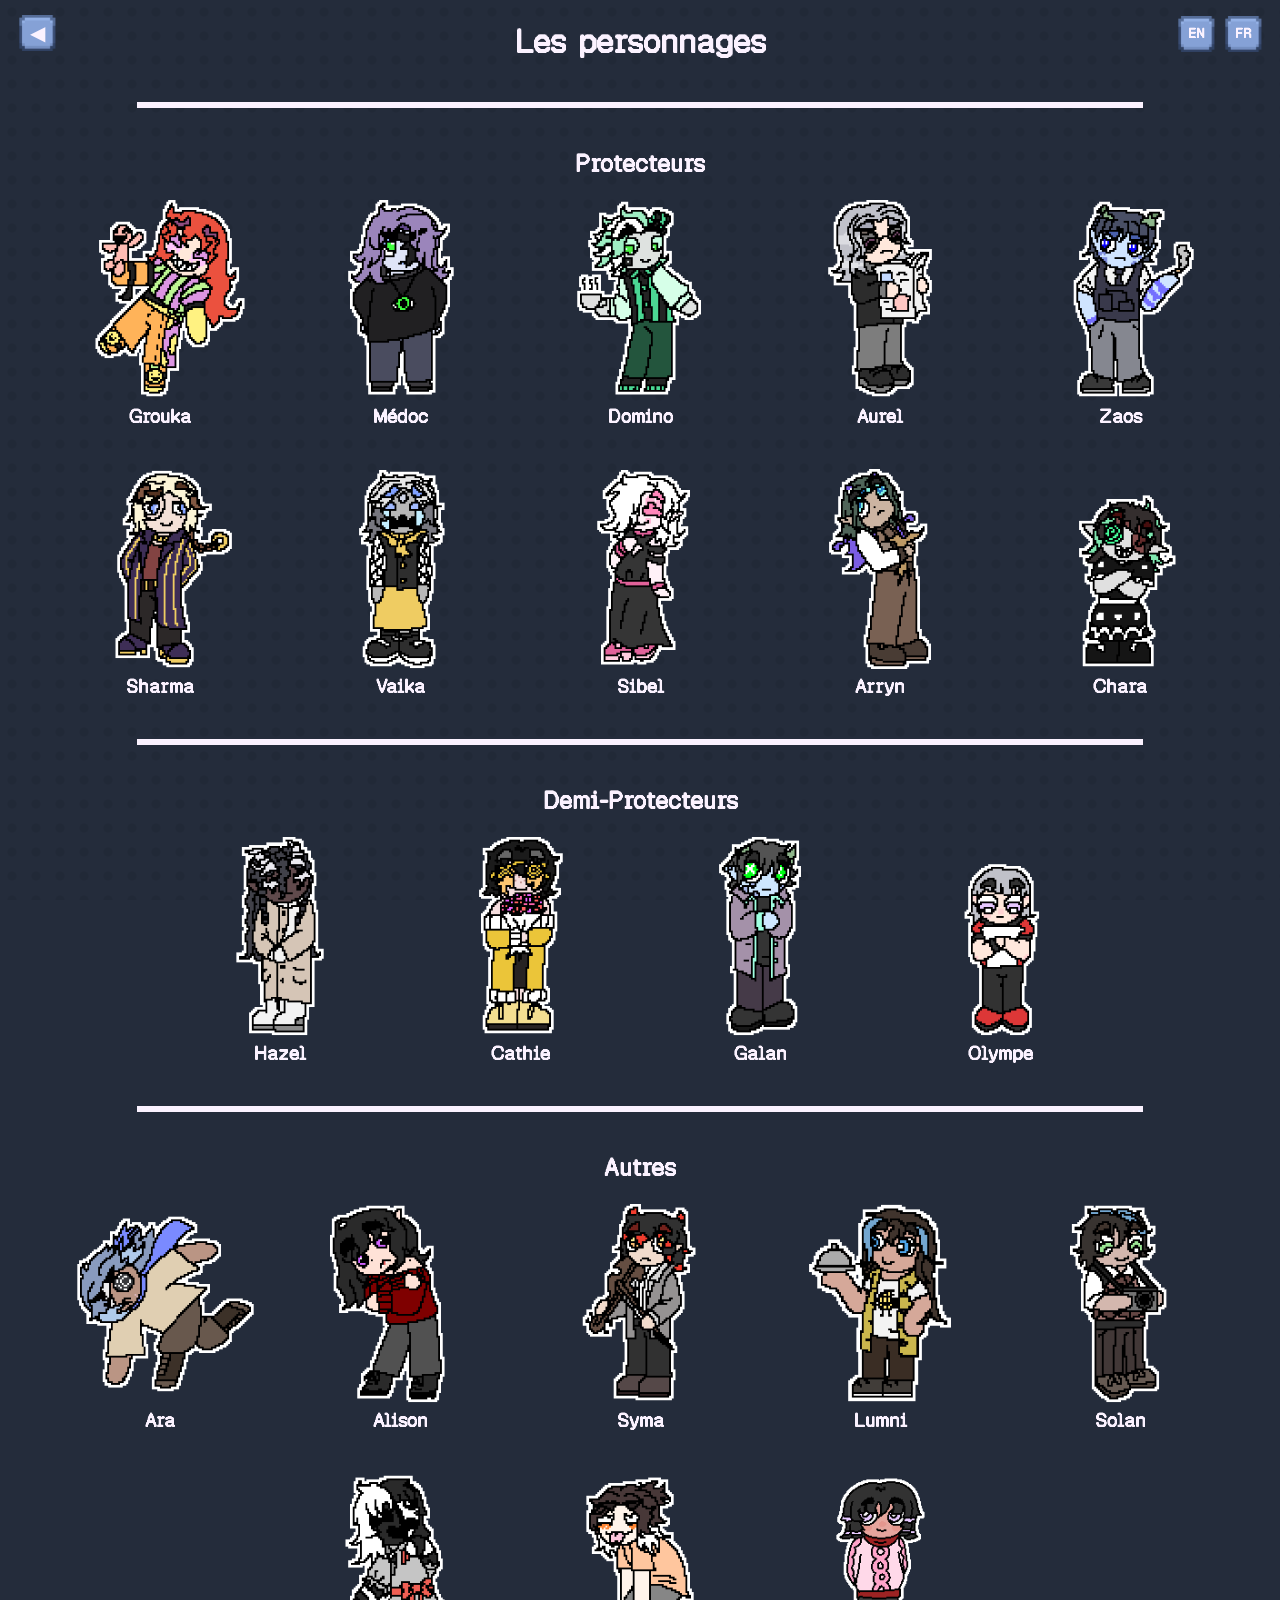
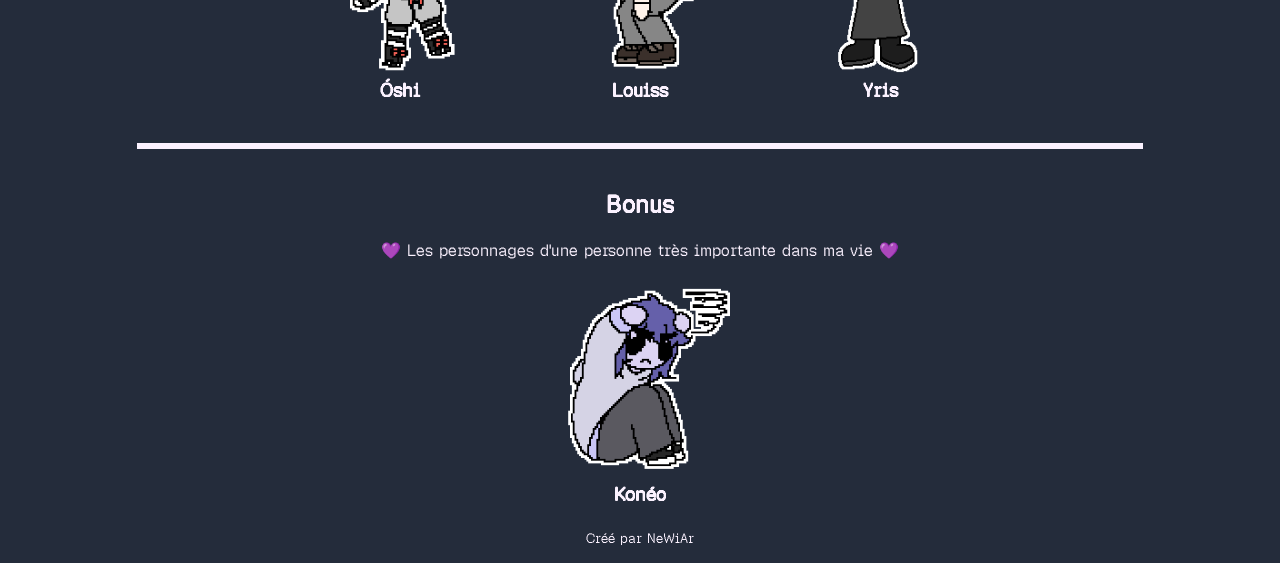
==== commit 516ed57b: "Amélioration visuelle + ajout / modification de personnages" ====
--- a/characters.html
+++ b/characters.html
@@ -110,6 +110,10 @@
             <a href="oneCharacter.html?id=louiss"><img src="img/characters/Louiss/LouissCharacter.png" alt="Louiss's profil"></a>
             <h3>Louiss</h3>
         </div>
+        <div class="characterCard">
+            <a href="oneCharacter.html?id=yris"><img src="img/characters/Yris/YrisCharacter.png" alt="Yris profil"></a>
+            <h3>Yris</h3>
+        </div>
     </section>
     <hr>
     <h2>Bonus</h2>
--- a/style.css
+++ b/style.css
@@ -1,15 +1,21 @@
 :root {
-    --background: #26243b;
+    --background: #242c3b;
     --text: #fbf2ff;
     --color01: #85a1d6;
     --color02: #5f5b99;
+}
+
+/*--- FONTS ---*/
+@font-face {
+    font-family: GeistPixel;
+    src: url(fonts/GeistPixel-Regular-VariableFont_ELSH.ttf);
 }
 
 body {
     padding:0;
     margin: 15px;
     text-align: center;
-    font-family: 'poppins';
+    font-family: 'GeistPixel';
     color: var(--text);
     background-color: var(--background);
     -webkit-tap-highlight-color: transparent;
@@ -30,20 +36,25 @@
 hr {
     max-width: 80%;
     border: 3px solid var(--text);
-    border-radius: 20px;
     margin-top: 40px;
     margin-bottom: 40px;
 }
 
 button {
-    background-color: var(--color01);
+    background-image: url(icons/buttons/button_blue.png);
+    background-size: contain;
+    background-position: center;
+    background-repeat: no-repeat;
+    background-color: transparent;
     color: var(--text);
-    font-family: 'poppins';
+    font-family: 'GeistPixel';
     border: none;
-    border-radius: 10px;
     padding: 5px;
     cursor: pointer;
-    transition: 0.4s;
+}
+button:active {
+    transform: translateY(5px);
+    filter: brightness(1.2);
 }
 
 ul, ol, li {
@@ -82,12 +93,8 @@
     }
 
     #languages>button {
-        border: none;
-        border-radius: 10px;
         padding: 10px;
         font-weight: 900;
-        cursor: pointer;
-        transition: 0.4s;
     }
 
 #construction {
@@ -96,69 +103,18 @@
     color: var(--color01);
  }
 
-/* HOME PAGE */
-#HomeBG {
-    width: 100%;
-    height: 100%;
+#videoBackground {
     position: fixed;
+    right: 0;
     top: 0;
-    left: 0;
-    z-index: -10;
-    opacity: 0.1;
-  --s: 100px; /* control the size */
-  --c1: #85a1d6;
-  --c2: #5f5b99;
-  
-  --_s: calc(2*var(--s)) calc(2*var(--s));
-  --_g: var(--_s) conic-gradient(at 40% 40%,#0000 75%,var(--c1) 0);
-  --_p: var(--_s) conic-gradient(at 20% 20%,#0000 75%,var(--c2) 0);
-  background:
-    calc( .9*var(--s)) calc( .9*var(--s))/var(--_p),
-    calc(-.1*var(--s)) calc(-.1*var(--s))/var(--_p),
-    calc( .7*var(--s)) calc( .7*var(--s))/var(--_g),
-    calc(-.3*var(--s)) calc(-.3*var(--s))/var(--_g),
-    conic-gradient(from 90deg at 20% 20%,var(--c2) 25%,var(--c1) 0) 
-     0 0/var(--s) var(--s);
-  animation: m 20s infinite;
-}
-@keyframes m {
-  0% {
-   background-position: 
-    calc( .9*var(--s)) calc( .9*var(--s)),
-    calc(-.1*var(--s)) calc(-.1*var(--s)),
-    calc( .7*var(--s)) calc( .7*var(--s)),
-    calc(-.3*var(--s)) calc(-.3*var(--s)),0 0
-  }
-  25% {
-   background-position: 
-    calc(1.9*var(--s)) calc( .9*var(--s)),
-    calc(-1.1*var(--s)) calc(-.1*var(--s)),
-    calc(1.7*var(--s)) calc( .7*var(--s)),
-    calc(-1.3*var(--s)) calc(-.3*var(--s)),0 0
-  }
-  50% {
-   background-position: 
-    calc(1.9*var(--s)) calc(-.1*var(--s)),
-    calc(-1.1*var(--s)) calc( .9*var(--s)),
-    calc(1.7*var(--s)) calc(-.3*var(--s)),
-    calc(-1.3*var(--s)) calc( .7*var(--s)),0 0
-  }
-  75% {
-   background-position: 
-    calc(2.9*var(--s)) calc(-.1*var(--s)),
-    calc(-2.1*var(--s)) calc( .9*var(--s)),
-    calc(2.7*var(--s)) calc(-.3*var(--s)),
-    calc(-2.3*var(--s)) calc( .7*var(--s)),0 0
-  }
-  100% {
-   background-position: 
-    calc(2.9*var(--s)) calc(-1.1*var(--s)),
-    calc(-2.1*var(--s)) calc(1.9*var(--s)),
-    calc(2.7*var(--s)) calc(-1.3*var(--s)),
-    calc(-2.3*var(--s)) calc(1.7*var(--s)),0 0
-  }
-}
-
+    min-width: 100%;
+    min-height: 100%;
+    transform: translateX(calc((100% - 100vw) / 2));
+    z-index: -1;
+    opacity: 0.5;
+    filter: grayscale(0.3);
+    filter: blur(2px)
+}
 
 /* CARDS */
 #cards {
@@ -174,10 +130,8 @@
     }
 
         .imgcard {
-            width: 150px;
             height: 150px;
             cursor: pointer;
-            transition: 0.4s;
         }
 
 #back {
@@ -194,7 +148,6 @@
         height: 200px;
         margin: auto;
         object-fit: cover;
-        transition: 0.4s;
     }
 
 #section2 {
@@ -205,10 +158,11 @@
 }
 
 #game {
-    border: solid 4px white;
-    border-radius: 10px;
+    border: 10px solid transparent;
+    border-image: url(img/whiteBorderL.PNG) 22;
+    border-radius: 30px;
     padding: 15px;
-    background-color: rgba(255, 255, 255, 0.2);
+    background-color: rgba(113, 133, 138, 0.6);
 }
 
 #follow {
@@ -232,7 +186,6 @@
 
     .imgsocial{
         width: 30px;
-        transition: 0.4s;
     }
 
 /* LORE PAGE */
@@ -249,7 +202,7 @@
     width: 500px;
     cursor: pointer;
     margin-inline: auto;
-    transition: 0.4s;
+    transition: 0.2s;
 }
 
 .divStory{
@@ -350,14 +303,16 @@
     margin-block: 50px;
 }
 
-    #description, #origins {
+    #description, #origins, #powers {
         max-width: 800px;
-        border-radius: 10px;
+        border-radius: 20px;
+        border: 6px solid transparent;
+        border-image: url(img/blackBorder.PNG) 22;
         padding: 20px;
         color: black;
     }
 
-    #origins {
+    #origins, #powers {
         margin:auto;
         margin-top: 50px;
         position: relative;
@@ -381,7 +336,9 @@
 
 #identity {
     display: flex;
-    border-radius: 10px;
+    border-radius: 20px;
+    border: 6px solid transparent;
+    border-image: url(img/blackBorder.PNG) 22;
     position: relative;
     color: black;
     padding: 20px;
@@ -389,7 +346,7 @@
     max-width: 600px;
     overflow: hidden;
     transform: rotate(-2deg);
-    transition: 0.4s;
+    transition: 0.2s;
     height: 100%;
 }
 
@@ -419,11 +376,13 @@
 #gallery {
     display: flex;
     position: relative;
-    border-radius: 10px;
-    border: double 10px;
+    border-radius: 20px;
+    border: 6px solid transparent;
+    border-image: url(img/blackBorder.PNG) 22;
     margin: auto;
     padding: 20px;
     max-width: 1000px;
+    justify-content: center;
 }
 
     #galleryTitle {
@@ -434,7 +393,9 @@
         margin-inline: auto;
         z-index: 5;
         padding: 5px;
-        border-radius: 5px;
+        border-radius: 20px;
+        border: 6px solid transparent;
+        border-image: url(img/blackBorder.PNG) 22;
         width: 200px;
         animation: translate 2s infinite;
     }
@@ -450,21 +411,21 @@
 
     .track {
         display: flex;
-        transition: 0.4s;
+        transition: 0.2s;
         align-items: center;
     }
 
     .track img {
-        width: calc(100% / 3);
-        height: 100%;
+        width: calc(100% / var(--images-per-view));
+        flex-shrink: 0;
+        max-height: 500px;
         border-radius: 10px;
         cursor: pointer;
         object-fit: contain;
         transform: scale(0.9);
-        transition: 0.4s;
+        transition: 0.2s;
         z-index: 0;
     }
-
     .track img.active {
         transform: scale(1.0);
         z-index: 1;
@@ -474,7 +435,7 @@
             background: none;
             font-size: 30px;
             cursor: pointer;
-            transition: 0.4s;
+            transition: 0.2s;
         }
 
     #lightbox {
@@ -518,7 +479,7 @@
 /* CREATE YOUR OWN PROTECTOR PAGE */
 
 #linkProtector{
-        transition: 0.4s;
+        transition: 0.2s;
         text-decoration-line: underline;
         font-weight: 700;
    } 
@@ -558,10 +519,10 @@
 }
 
 #FirstRandom>h4, #FirstRandom>div {
-    border: solid var(--color01) 2px;
+    border: 5px solid transparent;
+    border-image: url(img/blueBorder.PNG) 22;
     margin: 0;
     padding: 5px;
-    border-radius: 10px;
     display: flex;
     align-items: center;
 }
@@ -569,6 +530,11 @@
 #FirstRandom>div{
     width: 250px;
     height: 40px;
+}
+
+#FirstRandom>h4, #FirstRandom>div>h4 {
+    display: flex;
+    align-items: center;
 }
 
 #random {
@@ -585,7 +551,6 @@
         display: flex;
         flex-direction: column;
         width: 250px;
-        transition: 0.4s;
     }
 
     #random>div>img, #color>img, #imageStack {
@@ -593,9 +558,8 @@
         height: 200px;
         margin: auto;
         object-fit: cover;
-        border-radius: 10px;
-        border: double var(--color01) 10px;
-        transition: 0.4s;
+        border: 6px solid transparent;
+        border-image: url(img/whiteBorderL.PNG) 22;
     }
 
         #defaultLayer{
@@ -608,14 +572,21 @@
     }
 
     #random>div>button, #color>button  {
-        font-family: 'poppins';
+        display: flex;
+        justify-content: center;
+        font-family: 'GeistPixel';
         font-size: 30px;
         margin: auto;
-        width: 60px;
+        margin-block: 10px;
+        padding: 10px;
+        width: 100%;
         border: none;
         cursor: pointer;
-        transition: 0.4s;
-        background-color: transparent;
+        background-color: none;
+    }
+
+    .dice, .retry{
+        width: 24px;
     }
 
     #field, #outfit {
@@ -623,18 +594,23 @@
     }
 
     #RbuttonField, #RbuttonGender, #RbuttonOutfit {
+        display: flex;
+        justify-content: center;
         font-size: 20px;
         width: 40px;
+        height: 40px;
+        margin-right: 10px;
         border: none;
         cursor: pointer;
-        transition: 0.4s;
         background-color: transparent;
+    }
+    #RbuttonField>img, #RbuttonGender>img, #RbuttonOutfit>img {
+        object-fit: contain;
     }
 
     #gender {
         width: 40px;
         height: 40px;
-        border-radius: 10px;
         object-fit: cover;
     }
 
@@ -642,7 +618,7 @@
         display: flex;
         flex-direction: column;
         margin: auto;
-        transition: 0.4s;
+        transition: 0.2s;
         width: 350px;
     }
 
@@ -651,15 +627,17 @@
         }
 
     #allRandom {
-        border-radius: 10px;
-        font-family: 'poppins';
+        background-image: url(icons/buttons/buttonL_blue.PNG);
+        background-size: contain;
+        background-position: center;
+        background-repeat: no-repeat;
+        background-color: transparent;
+        font-family: 'GeistPixel';
         font-weight: 700;
         font-size: 16px;
         padding: 15px;
         border: none;
-        border-radius: 10px;
         cursor: pointer;
-        transition: 0.4s;
     }
 
 #HRgame {
@@ -679,20 +657,19 @@
 
 
 .bounce {
-    animation: bounce 0.4s ease;
+    animation: bounce 0.2s ease;
 }
 
 
 /* HOVER ONLY ON PC */
 @media (hover: hover) {
     #languages>button:hover, .imgcard:hover, button:hover, .characterCard>a>img:hover, .imgsocial:hover  {
-        transform: scale(1.1);
+        transform: scale(1.05);
     }
 
     .characterCard>a>img:active  {
-        transition: 0.2s;
-        transform: scale(0.8);
-        filter: grayscale(1);
+        transform: scale(0.95);
+        filter: brightness(1.2);
     }
 
     #linkProtector:hover{
@@ -796,8 +773,7 @@
 #prev-btn, #next-btn {
     padding-block: 5px;
     padding-inline: 20px;
-    border-radius: 100%;
-    transition: 0.4s;
+    transition: 0.2s;
     margin: 20px;
     position: relative;
     top: -300px;
@@ -882,6 +858,7 @@
     #languages{
         width: 50px;
         position: relative;
+        top: 0;
         margin: auto;
         right: auto;
     }
@@ -933,6 +910,23 @@
     #charIcon {
         top: -15px;
         right: 0;
+    }
+
+    .characterButton{
+        max-width: 100%;
+        gap: 20px;
+    }
+
+    .characterCard {
+        position: relative;
+        max-width: 45%;
+    }
+
+    .characterCard>a>img {
+        object-fit: contain;
+        object-position: bottom;
+        max-width: 100%;
+        height: 100%;
     }
 
     #sbook {
@@ -1001,4 +995,9 @@
     .blockStory {
         max-width: 300px;
     }
-}
+
+    #videoBackground {
+    min-width: 100%;
+    height: 100%;
+}
+}
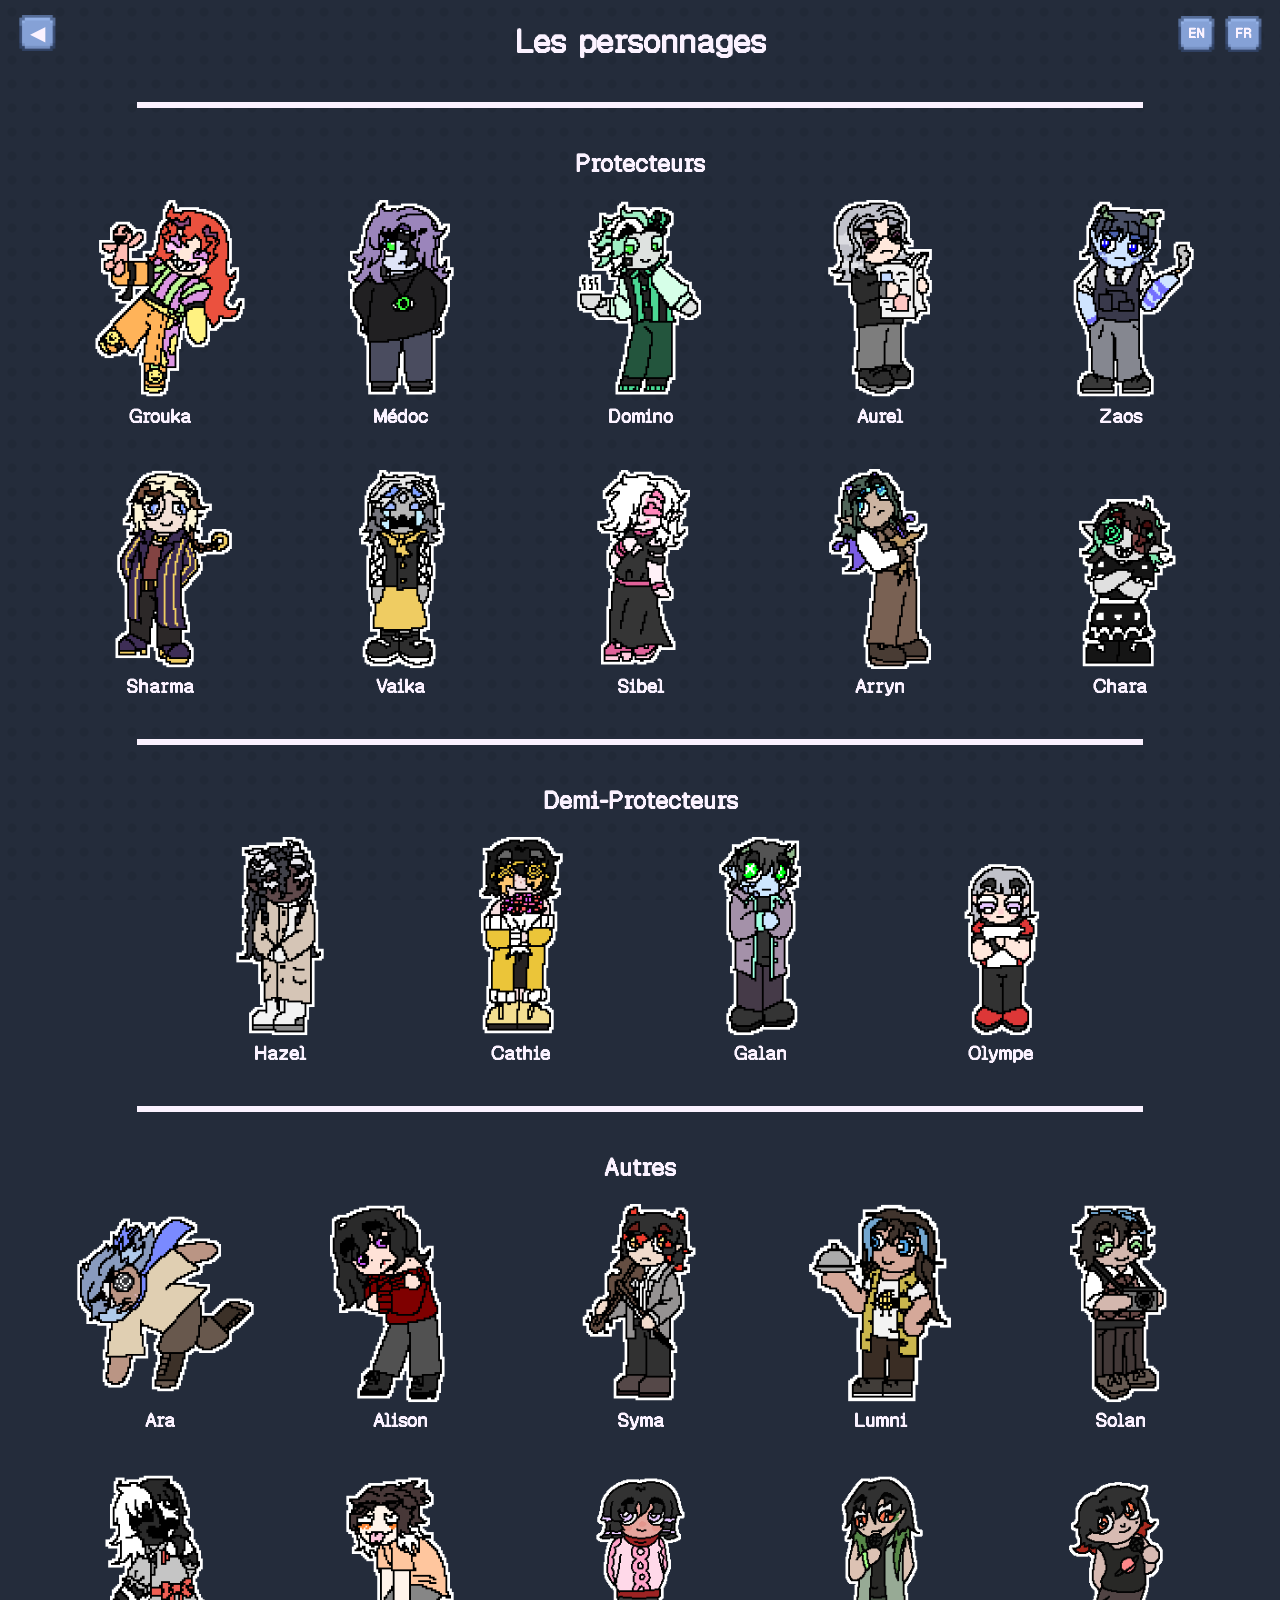
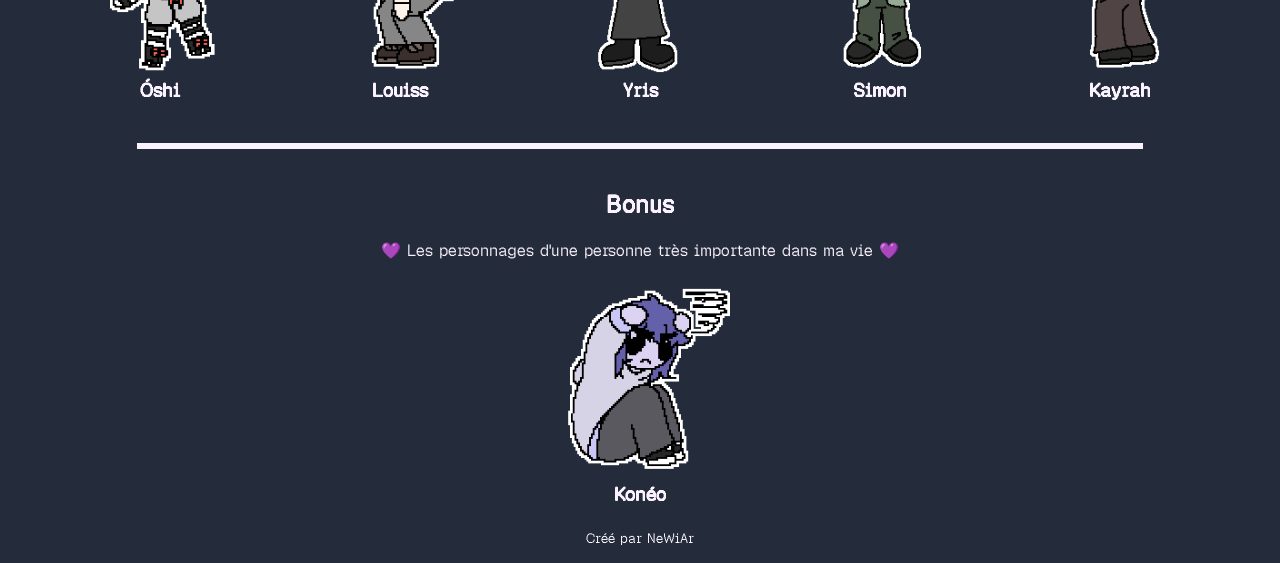
==== commit ea02e096: "Ajout personnages et corrections" ====
--- a/characters.html
+++ b/characters.html
@@ -114,6 +114,14 @@
             <a href="oneCharacter.html?id=yris"><img src="img/characters/Yris/YrisCharacter.png" alt="Yris profil"></a>
             <h3>Yris</h3>
         </div>
+        <div class="characterCard">
+            <a href="oneCharacter.html?id=simon"><img src="img/characters/Simon/SimonCharacter.png" alt="Simon profil"></a>
+            <h3>Simon</h3>
+        </div>
+        <div class="characterCard">
+            <a href="oneCharacter.html?id=kayrah"><img src="img/characters/Kayrah/KayrahCharacter.png" alt="Kayrah profil"></a>
+            <h3>Kayrah</h3>
+        </div>
     </section>
     <hr>
     <h2>Bonus</h2>
--- a/style.css
+++ b/style.css
@@ -155,14 +155,6 @@
     gap: 40px;
     flex-wrap: wrap;
     justify-content: center;
-}
-
-#game {
-    border: 10px solid transparent;
-    border-image: url(img/whiteBorderL.PNG) 22;
-    border-radius: 30px;
-    padding: 15px;
-    background-color: rgba(113, 133, 138, 0.6);
 }
 
 #follow {
